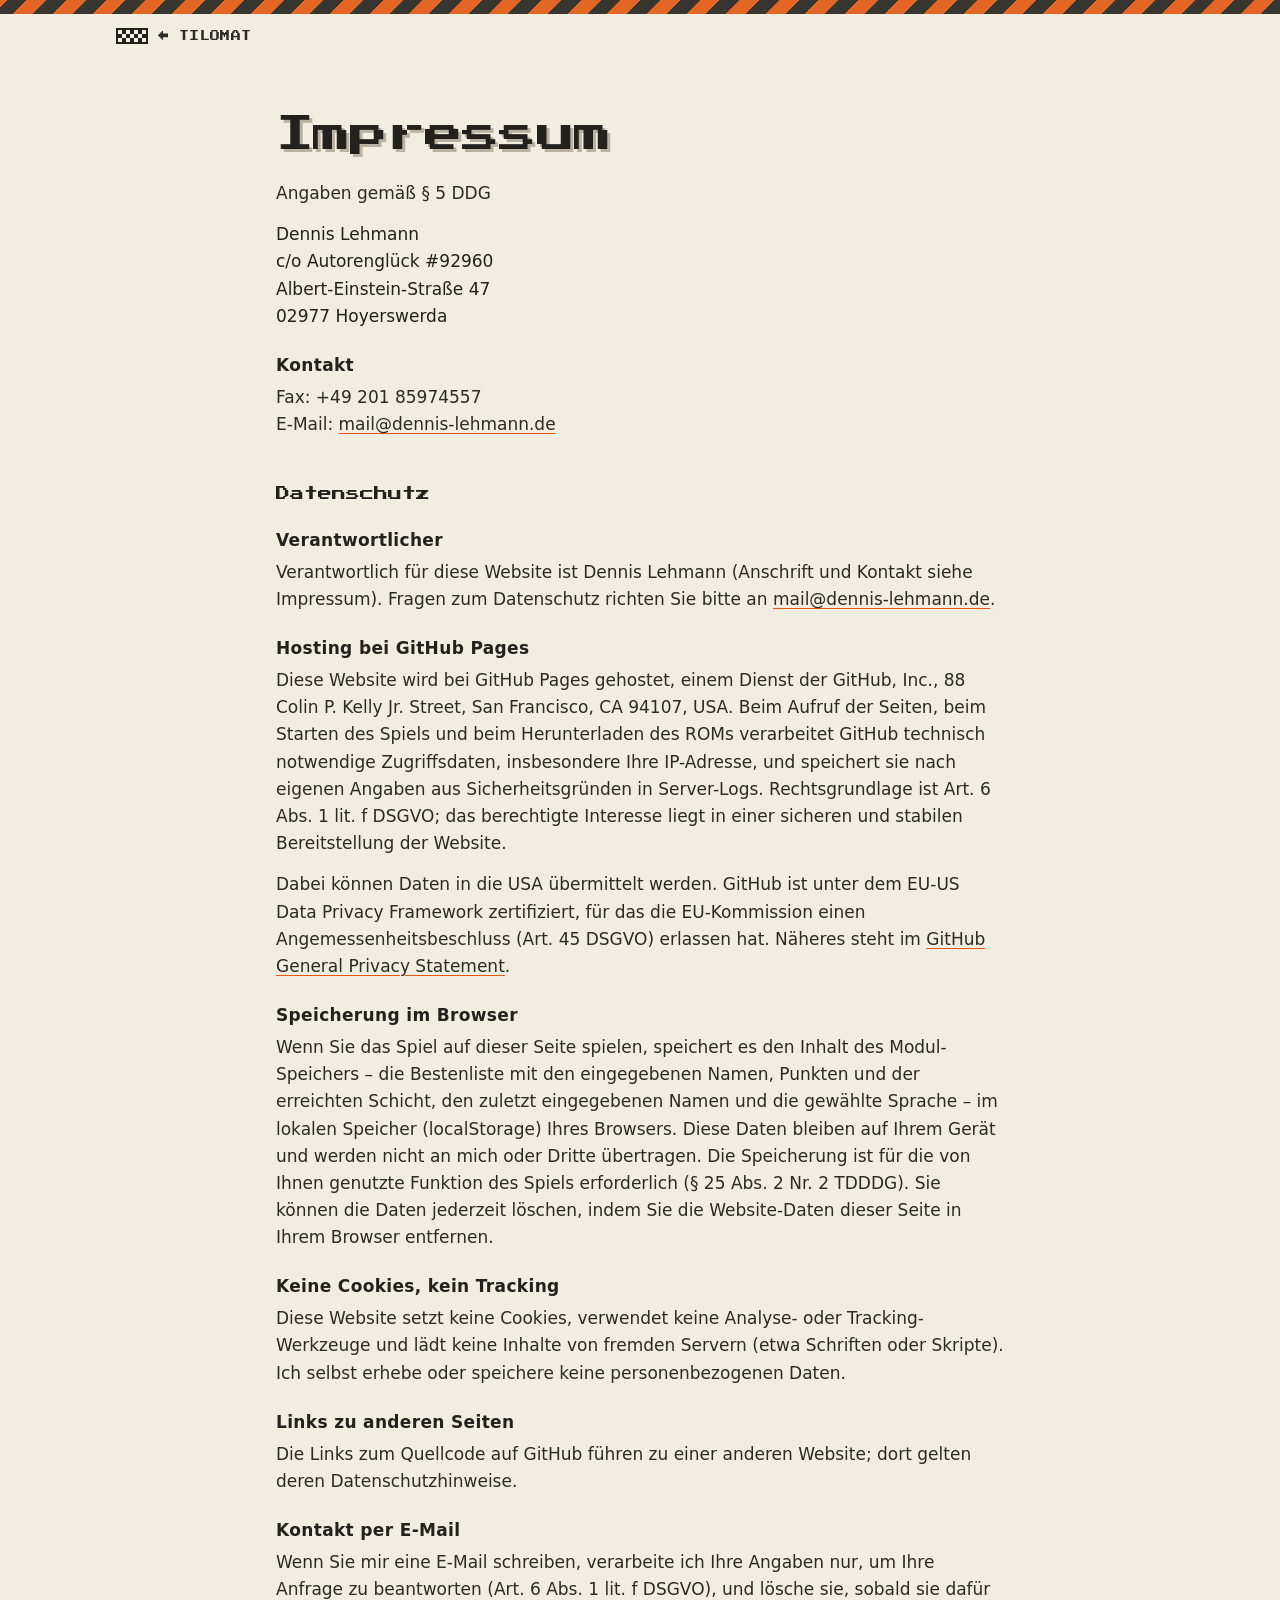
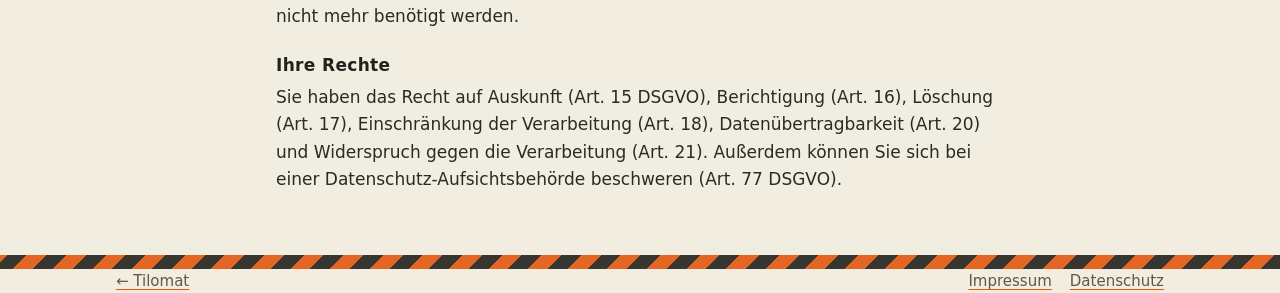
==== docs/impressum.html @ 1547cfe6 "Tilomat: a tile-catching puzzle game for the Game Boy The game logic, rendering, music, high score l" ====
<!doctype html>
<html lang="de">
<head>
    <meta charset="utf-8">
    <meta name="viewport" content="width=device-width, initial-scale=1">
    <title>Tilomat · Impressum &amp; Datenschutz</title>
    <meta name="robots" content="noindex">
    <link rel="icon" href="favicon.svg" type="image/svg+xml">
    <link rel="stylesheet" href="style.css">
</head>
<body>
<div class="hazard" aria-hidden="true"></div>

<header class="wrap bar">
    <a class="mark" href="index.html"><img src="img/tile4.png" alt="">← TILOMAT</a>
</header>

<main class="wrap legal">
    <h1 id="impressum">Impressum</h1>
    <p>Angaben gemäß § 5 DDG</p>
    <address>
        Dennis Lehmann<br>
        c/o Autorenglück #92960<br>
        Albert-Einstein-Straße 47<br>
        02977 Hoyerswerda
    </address>
    <h3>Kontakt</h3>
    <p>Fax: +49 201 85974557<br>
        E-Mail: <a href="mailto:mail@dennis-lehmann.de">mail@dennis-lehmann.de</a></p>

    <h2 id="datenschutz">Datenschutz</h2>

    <h3>Verantwortlicher</h3>
    <p>Verantwortlich für diese Website ist Dennis Lehmann (Anschrift und Kontakt siehe Impressum). Fragen zum
        Datenschutz richten Sie bitte an <a href="mailto:mail@dennis-lehmann.de">mail@dennis-lehmann.de</a>.</p>

    <h3>Hosting bei GitHub Pages</h3>
    <p>Diese Website wird bei GitHub Pages gehostet, einem Dienst der GitHub, Inc., 88 Colin P. Kelly Jr. Street,
        San Francisco, CA 94107, USA. Beim Aufruf der Seiten, beim Starten des Spiels und beim Herunterladen des ROMs
        verarbeitet GitHub technisch notwendige Zugriffsdaten, insbesondere Ihre IP-Adresse, und speichert sie nach
        eigenen Angaben aus Sicherheitsgründen in Server-Logs. Rechtsgrundlage ist Art. 6 Abs. 1 lit. f DSGVO; das
        berechtigte Interesse liegt in einer sicheren und stabilen Bereitstellung der Website.</p>
    <p>Dabei können Daten in die USA übermittelt werden. GitHub ist unter dem EU-US Data Privacy Framework
        zertifiziert, für das die EU-Kommission einen Angemessenheitsbeschluss (Art. 45 DSGVO) erlassen hat. Näheres
        steht im <a href="https://docs.github.com/de/site-policy/privacy-policies/github-general-privacy-statement">GitHub
        General Privacy Statement</a>.</p>

    <h3>Speicherung im Browser</h3>
    <p>Wenn Sie das Spiel auf dieser Seite spielen, speichert es den Inhalt des Modul-Speichers – die Bestenliste mit
        den eingegebenen Namen, Punkten und der erreichten Schicht, den zuletzt eingegebenen Namen und die gewählte
        Sprache – im lokalen Speicher (localStorage) Ihres Browsers. Diese Daten bleiben auf Ihrem Gerät und werden
        nicht an mich oder Dritte übertragen. Die Speicherung ist für die von Ihnen genutzte Funktion des Spiels
        erforderlich (§ 25 Abs. 2 Nr. 2 TDDDG). Sie können die Daten jederzeit löschen, indem Sie die Website-Daten
        dieser Seite in Ihrem Browser entfernen.</p>

    <h3>Keine Cookies, kein Tracking</h3>
    <p>Diese Website setzt keine Cookies, verwendet keine Analyse- oder Tracking-Werkzeuge und lädt keine Inhalte
        von fremden Servern (etwa Schriften oder Skripte). Ich selbst erhebe oder speichere keine personenbezogenen
        Daten.</p>

    <h3>Links zu anderen Seiten</h3>
    <p>Die Links zum Quellcode auf GitHub führen zu einer anderen Website; dort gelten deren
        Datenschutzhinweise.</p>

    <h3>Kontakt per E-Mail</h3>
    <p>Wenn Sie mir eine E-Mail schreiben, verarbeite ich Ihre Angaben nur, um Ihre Anfrage zu beantworten
        (Art. 6 Abs. 1 lit. f DSGVO), und lösche sie, sobald sie dafür nicht mehr benötigt werden.</p>

    <h3>Ihre Rechte</h3>
    <p>Sie haben das Recht auf Auskunft (Art. 15 DSGVO), Berichtigung (Art. 16), Löschung (Art. 17), Einschränkung
        der Verarbeitung (Art. 18), Datenübertragbarkeit (Art. 20) und Widerspruch gegen die Verarbeitung (Art. 21).
        Außerdem können Sie sich bei einer Datenschutz-Aufsichtsbehörde beschweren (Art. 77 DSGVO).</p>
</main>

<div class="hazard" aria-hidden="true"></div>
<footer class="wrap">
    <div class="foot">
        <a href="index.html">← Tilomat</a>
        <nav aria-label="Rechtliches">
            <a href="#impressum">Impressum</a>
            <a href="#datenschutz">Datenschutz</a>
        </nav>
    </div>
</footer>
</body>
</html>
---- docs/style.css ----
/*
 * style.css - the page of Tilomat: a factory floor. Warm paper grays (the palette of the game
 * on the page), steel, and a signal orange; hazard stripes between the sections; the machine
 * to play on is a control cabinet.
 */
@font-face {
    font-family: 'Press Start 2P';
    src: url('fonts/PressStart2P-Regular.ttf') format('truetype');
    font-display: swap;
}

:root {
    --paper: #f2ede1;
    --paper-2: #e7e0cf;
    --dust: #b9b2a2;
    --steel: #6b6558;
    --ink: #23211d;
    --text: #2c2a25;
    --muted: #5d5849;
    --signal: #e3570f;
    --signal-ink: #ffffff;
    --line: #cfc7b4;
    --cabinet: #3a3833;
    --cabinet-2: #2b2925;
    --cabinet-edge: #55524a;
    --screen-off: #3f3c35;
    --shadow: 0 1px 0 rgba(255, 255, 255, .6) inset, 0 10px 30px rgba(35, 33, 29, .18);
    --pixel: 'Press Start 2P', ui-monospace, monospace;
    --body: system-ui, -apple-system, 'Segoe UI', Roboto, 'Helvetica Neue', Arial, sans-serif;
    --mono: ui-monospace, 'SFMono-Regular', Menlo, Consolas, monospace;
    color-scheme: light;
}

@media (prefers-color-scheme: dark) {
    :root:not([data-theme="light"]) {
        --paper: #1c1b18;
        --paper-2: #24221e;
        --dust: #6b6558;
        --steel: #9a9384;
        --ink: #f2ede1;
        --text: #e7e0cf;
        --muted: #b3ab99;
        --signal: #ff7a33;
        --signal-ink: #1c1b18;
        --line: #3a3833;
        --cabinet: #2f2d29;
        --cabinet-2: #22201d;
        --cabinet-edge: #4a4740;
        --shadow: 0 1px 0 rgba(255, 255, 255, .05) inset, 0 10px 30px rgba(0, 0, 0, .45);
        color-scheme: dark;
    }
}

:root[data-theme="dark"] {
    --paper: #1c1b18;
    --paper-2: #24221e;
    --dust: #6b6558;
    --steel: #9a9384;
    --ink: #f2ede1;
    --text: #e7e0cf;
    --muted: #b3ab99;
    --signal: #ff7a33;
    --signal-ink: #1c1b18;
    --line: #3a3833;
    --cabinet: #2f2d29;
    --cabinet-2: #22201d;
    --cabinet-edge: #4a4740;
    --shadow: 0 1px 0 rgba(255, 255, 255, .05) inset, 0 10px 30px rgba(0, 0, 0, .45);
    color-scheme: dark;
}

* { box-sizing: border-box; }

html { -webkit-text-size-adjust: 100%; }

body {
    margin: 0;
    background: var(--paper);
    color: var(--text);
    font: 17px/1.6 var(--body);
    overflow-x: hidden;
}

img { max-width: 100%; height: auto; image-rendering: pixelated; }

a { color: inherit; text-decoration-color: var(--signal); text-underline-offset: 3px; }
a:hover { color: var(--signal); }

.wrap { max-width: 1080px; margin: 0 auto; padding: 0 16px; }

/* ---------------------------------------------------------------- hazard stripes */

.hazard {
    height: 14px;
    background: repeating-linear-gradient(-45deg, var(--ink) 0 14px, var(--signal) 14px 28px);
    opacity: .9;
}

/* ---------------------------------------------------------------- top bar */

.bar {
    display: flex;
    align-items: center;
    justify-content: space-between;
    gap: 16px;
    padding-block: 14px;
    font: 10px/1.6 var(--pixel);
    letter-spacing: .04em;
}
.bar nav { display: flex; gap: 18px; flex-wrap: wrap; }
.bar a { text-decoration: none; }
.mark { display: flex; align-items: center; gap: 10px; text-decoration: none; }
.mark img { width: 32px; height: 16px; }

/* ---------------------------------------------------------------- hero */

.hero {
    display: grid;
    grid-template-columns: minmax(0, 1.1fr) minmax(0, .9fr);
    gap: 40px;
    align-items: center;
    padding-block: 48px 56px;
}
.eyebrow {
    display: inline-block;
    font: 10px/1 var(--pixel);
    letter-spacing: .08em;
    color: var(--signal);
    border: 2px solid var(--signal);
    padding: 7px 9px 6px;
    margin: 0 0 22px;
}
h1 {
    font: clamp(34px, 6.2vw, 76px)/1 var(--pixel);
    margin: 0 0 22px;
    color: var(--ink);
    letter-spacing: -.02em;
    text-shadow: 4px 4px 0 var(--dust);
}
.lead { font-size: clamp(18px, 2.2vw, 21px); max-width: 34em; color: var(--muted); margin: 0 0 28px; }
.actions { display: flex; gap: 12px; flex-wrap: wrap; }

.btn {
    display: inline-flex;
    align-items: center;
    gap: 10px;
    font: 11px/1 var(--pixel);
    padding: 15px 18px 14px;
    border: 2px solid var(--ink);
    background: var(--paper);
    color: var(--ink);
    text-decoration: none;
    box-shadow: 4px 4px 0 var(--ink);
    transition: transform .08s, box-shadow .08s;
}
.btn:hover { color: var(--ink); transform: translate(-1px, -1px); box-shadow: 5px 5px 0 var(--ink); }
.btn:active { transform: translate(3px, 3px); box-shadow: 1px 1px 0 var(--ink); }
.btn.primary { background: var(--signal); color: var(--signal-ink); border-color: var(--ink); }
.btn.primary:hover { color: var(--signal-ink); }

/* the belt in the hero: tiles slide down five lanes */
.belt {
    position: relative;
    height: 380px;
    border: 3px solid var(--ink);
    background:
        repeating-linear-gradient(to bottom, transparent 0 22px, rgba(0, 0, 0, .25) 22px 24px),
        linear-gradient(to right, var(--steel) 0 2px, transparent 2px calc(20% - 2px), var(--steel) calc(20% - 2px) 20%) 0 0 / 20% 100%,
        var(--cabinet);
    box-shadow: var(--shadow);
    overflow: hidden;
}
.belt::before, .belt::after {
    content: '';
    position: absolute;
    left: 0; right: 0;
    height: 26px;
    background: repeating-linear-gradient(90deg, var(--cabinet-edge) 0 10px, var(--cabinet-2) 10px 20px);
    z-index: 2;
}
.belt::before { top: 0; border-bottom: 3px solid var(--ink); }
.belt::after { bottom: 0; border-top: 3px solid var(--ink); }
.belt img {
    position: absolute;
    width: calc(20% - 12px);
    top: -40px;
    animation: slide linear infinite;
    image-rendering: pixelated;
}
@keyframes slide {
    from { transform: translateY(0); }
    to { transform: translateY(460px); }
}
@media (prefers-reduced-motion: reduce) {
    .belt img { animation: none; top: auto; }
}

/* ---------------------------------------------------------------- sections */

section { padding: 64px 0; }
.section-head { display: flex; align-items: baseline; gap: 16px; margin: 0 0 28px; flex-wrap: wrap; }
.no {
    font: 11px/1 var(--pixel);
    color: var(--paper);
    background: var(--ink);
    padding: 8px 9px 7px;
}
h2 { font: clamp(20px, 3.4vw, 28px)/1.3 var(--pixel); margin: 0; color: var(--ink); }
h3 { font: 12px/1.5 var(--pixel); margin: 0 0 12px; color: var(--ink); letter-spacing: .02em; }
p { margin: 0 0 14px; }
.muted { color: var(--muted); }

/* ---------------------------------------------------------------- the cabinet */

.play { background: var(--paper-2); border-top: 2px solid var(--line); border-bottom: 2px solid var(--line); }
.play-grid { display: grid; grid-template-columns: auto minmax(0, 1fr); gap: 48px; align-items: start; }

.cabinet {
    width: min(100%, 420px);
    background: linear-gradient(180deg, var(--cabinet), var(--cabinet-2));
    border: 3px solid var(--ink);
    border-radius: 10px;
    padding: 18px 18px 24px;
    box-shadow: var(--shadow);
    position: relative;
    outline: none;
    user-select: none;
    -webkit-user-select: none;
    touch-action: manipulation;
}
.cabinet:focus-visible { box-shadow: 0 0 0 4px var(--signal), var(--shadow); }
.screw {
    position: absolute;
    width: 10px; height: 10px;
    border-radius: 50%;
    background: radial-gradient(circle at 35% 35%, #8d877a, #3b3934);
    box-shadow: inset 0 0 0 1px rgba(0, 0, 0, .5);
}
.screw::after { content: ''; position: absolute; left: 2px; right: 2px; top: 4px; height: 2px; background: rgba(0, 0, 0, .5); transform: rotate(35deg); }
.screw.tl { top: 8px; left: 8px; } .screw.tr { top: 8px; right: 8px; }
.screw.bl { bottom: 8px; left: 8px; } .screw.br { bottom: 8px; right: 8px; }

.plate {
    display: flex;
    justify-content: space-between;
    align-items: center;
    font: 9px/1 var(--pixel);
    color: #d9d2c1;
    margin: 4px 10px 12px;
    letter-spacing: .06em;
}
.lamp {
    width: 12px; height: 12px;
    border-radius: 50%;
    background: #5a2a14;
    border: 2px solid #1a1916;
    transition: background .2s, box-shadow .2s;
}
.cabinet.on .lamp { background: #ff7a33; box-shadow: 0 0 10px #ff7a33; }

.bezel {
    background: #1a1916;
    border-radius: 6px;
    padding: 12px;
    border: 2px solid #0e0d0b;
    position: relative;
}
.bezel canvas {
    display: block;
    width: 100%;
    aspect-ratio: 160 / 144;
    image-rendering: pixelated;
    background: var(--screen-off);
}
.start-overlay {
    position: absolute;
    inset: 12px;
    display: flex;
    flex-direction: column;
    align-items: center;
    justify-content: center;
    gap: 14px;
    background: rgba(26, 25, 22, .72);
    color: #f2ede1;
    font: 10px/1.6 var(--pixel);
    text-align: center;
    border: 0;
    cursor: pointer;
    width: auto;
}
.start-overlay span.big {
    font-size: 13px;
    background: var(--signal);
    color: #fff;
    padding: 12px 14px 11px;
    box-shadow: 3px 3px 0 #000;
}
.cabinet.booted .start-overlay { display: none; }
.cabinet.failed .start-overlay span.big::after { content: ' – ROM NOT LOADED'; }

.deck {
    display: grid;
    grid-template-columns: 1fr 1fr;
    align-items: center;
    margin: 22px 6px 0;
    gap: 10px;
}
.pad {
    position: relative;
    width: 124px; height: 124px;
    touch-action: none;
    cursor: pointer;
}
.pad::before, .pad::after {
    content: '';
    position: absolute;
    background: #161512;
    border-radius: 6px;
    box-shadow: 0 4px 0 #000, inset 0 1px 0 rgba(255, 255, 255, .12);
}
.pad::before { left: 41px; top: 0; width: 42px; height: 124px; }
.pad::after { top: 41px; left: 0; width: 124px; height: 42px; }
.pad span {
    position: absolute;
    z-index: 1;
    width: 0; height: 0;
    border: 7px solid transparent;
    pointer-events: none;
}
.pad .u { left: 55px; top: 10px; border-bottom-color: #8d877a; }
.pad .d { left: 55px; bottom: 10px; border-top-color: #8d877a; }
.pad .l { top: 55px; left: 10px; border-right-color: #8d877a; }
.pad .r { top: 55px; right: 10px; border-left-color: #8d877a; }
.pad[data-dir="up"] .u { border-bottom-color: var(--signal); }
.pad[data-dir="down"] .d { border-top-color: var(--signal); }
.pad[data-dir="left"] .l { border-right-color: var(--signal); }
.pad[data-dir="right"] .r { border-left-color: var(--signal); }

.ab { display: flex; gap: 18px; justify-content: flex-end; transform: rotate(-18deg); margin-right: 6px; }
.round {
    width: 58px; height: 58px;
    border-radius: 50%;
    border: 3px solid #0e0d0b;
    background: radial-gradient(circle at 40% 35%, #ff9a5c, var(--signal) 55%, #a73c06);
    color: #fff;
    font: 12px/1 var(--pixel);
    box-shadow: 0 5px 0 #000;
    cursor: pointer;
    touch-action: none;
}
.round.b { margin-top: 26px; background: radial-gradient(circle at 40% 35%, #a49d8e, #6b6558 55%, #3b3934); }
.round.down, .round:active { transform: translateY(4px); box-shadow: 0 1px 0 #000; }

.small-row { display: flex; justify-content: center; gap: 22px; margin-top: 24px; }
.small {
    font: 8px/1 var(--pixel);
    color: #d9d2c1;
    background: #161512;
    border: 2px solid #0e0d0b;
    border-radius: 12px;
    padding: 9px 14px 8px;
    box-shadow: 0 3px 0 #000;
    cursor: pointer;
    touch-action: none;
}
.small.down, .small:active { transform: translateY(2px); box-shadow: 0 1px 0 #000; }
.small[aria-pressed="true"] { color: var(--signal); }

.keys { list-style: none; padding: 0; margin: 0 0 22px; display: grid; gap: 8px; }
.keys li { display: grid; grid-template-columns: 150px 1fr; gap: 14px; align-items: baseline; }
kbd {
    font: 12px/1 var(--mono);
    border: 2px solid var(--ink);
    border-bottom-width: 4px;
    padding: 3px 6px 2px;
    background: var(--paper);
    color: var(--ink);
    white-space: nowrap;
}
.note { font-size: 15px; color: var(--muted); border-left: 4px solid var(--signal); padding-left: 12px; }

/* ---------------------------------------------------------------- steps and tickets */

.steps { display: grid; grid-template-columns: repeat(3, minmax(0, 1fr)); gap: 20px; counter-reset: step; }
.step {
    border: 2px solid var(--ink);
    background: var(--paper);
    padding: 22px 20px 18px;
    box-shadow: 6px 6px 0 var(--dust);
}
.step .tiles { display: flex; gap: 6px; margin: 0 0 16px; min-height: 32px; align-items: flex-end; flex-wrap: wrap; }
.step .tiles img { width: 64px; }
.step .tiles.stack { flex-direction: column-reverse; align-items: flex-start; gap: 3px; }
.step .tiles.stack img { width: 48px; }

.kinds { display: flex; flex-wrap: wrap; gap: 16px 22px; margin: 34px 0 0; padding: 0; list-style: none; }
.kinds li { display: flex; flex-direction: column; align-items: center; gap: 8px; font: 9px/1.4 var(--pixel); color: var(--muted); }
.kinds img { width: 64px; border: 2px solid var(--ink); background: var(--ink); }

.tickets { display: grid; grid-template-columns: repeat(5, minmax(0, 1fr)); gap: 14px; }
.ticket {
    position: relative;
    background: var(--paper);
    border: 2px dashed var(--steel);
    padding: 18px 14px 14px;
    min-height: 168px;
}
.ticket::before {
    content: attr(data-no);
    position: absolute;
    top: -12px; left: 12px;
    font: 9px/1 var(--pixel);
    background: var(--signal);
    color: var(--signal-ink);
    padding: 5px 6px 4px;
}
.ticket b { display: block; font: 11px/1.5 var(--pixel); color: var(--ink); margin: 6px 0 10px; }
.ticket p { font-size: 15px; color: var(--muted); margin: 0; }

.rules { display: grid; grid-template-columns: minmax(0, 1fr) minmax(0, 1fr); gap: 40px; margin-top: 48px; }
table { width: 100%; border-collapse: collapse; font-size: 16px; }
th, td { text-align: left; padding: 10px 10px 10px 0; border-bottom: 1px solid var(--line); vertical-align: top; }
th { font: 9px/1.5 var(--pixel); color: var(--muted); letter-spacing: .04em; }
td.num { font-family: var(--mono); white-space: nowrap; color: var(--ink); }

/* ---------------------------------------------------------------- screenshots */

.shots { display: grid; grid-template-columns: repeat(4, minmax(0, 1fr)); gap: 18px; }
figure { margin: 0; }
.shots img { width: 100%; border: 3px solid var(--ink); display: block; background: var(--ink); }
figcaption { font: 9px/1.6 var(--pixel); color: var(--muted); margin-top: 10px; }
.shots .wide { grid-column: span 2; grid-row: span 2; }

/* ---------------------------------------------------------------- get it */

.get { display: grid; grid-template-columns: repeat(3, minmax(0, 1fr)); gap: 20px; }
.card { border-top: 6px solid var(--ink); padding-top: 18px; }
.card.hot { border-top-color: var(--signal); }
pre {
    font: 13px/1.6 var(--mono);
    background: var(--cabinet-2);
    color: #e7e0cf;
    padding: 14px 16px;
    overflow-x: auto;
    border-left: 4px solid var(--signal);
    margin: 10px 0 0;
}
code { font-family: var(--mono); font-size: .92em; }

/* ---------------------------------------------------------------- footer */

footer { padding-block: 28px 40px; font-size: 15px; color: var(--muted); }
.foot { display: flex; justify-content: space-between; gap: 16px; flex-wrap: wrap; align-items: center; }
.foot nav { display: flex; gap: 18px; }

/* ---------------------------------------------------------------- the legal page */

.legal { max-width: 760px; padding-block: 32px 48px; }
.legal h1 { font-size: clamp(26px, 5vw, 38px); text-shadow: 3px 3px 0 var(--dust); margin: 26px 0 26px; }
.legal h2 { font: 14px/1.5 var(--pixel); margin: 40px 0 14px; padding-top: 6px; }
.legal h3 { font: 600 17px/1.4 var(--body); margin: 24px 0 6px; color: var(--ink); }
.legal address { font-style: normal; margin: 0 0 12px; color: var(--ink); }

/* ---------------------------------------------------------------- narrow screens */

@media (max-width: 900px) {
    .hero { grid-template-columns: 1fr; padding-block-start: 28px; }
    .belt { height: 260px; }
    .play-grid { grid-template-columns: 1fr; justify-items: center; gap: 36px; }
    .play-grid > div:last-child { justify-self: stretch; }
    .steps, .get { grid-template-columns: 1fr; }
    .tickets { grid-template-columns: repeat(2, minmax(0, 1fr)); }
    .rules { grid-template-columns: 1fr; }
    .shots { grid-template-columns: repeat(2, minmax(0, 1fr)); }
}
@media (max-width: 520px) {
    body { font-size: 16px; }
    .bar nav { display: none; }
    .tickets { grid-template-columns: 1fr; }
    .keys li { grid-template-columns: 1fr; gap: 4px; }
    .pad { transform: scale(.85); transform-origin: left center; }
    .round { width: 52px; height: 52px; }
    .shots .wide { grid-column: span 2; grid-row: auto; }
}
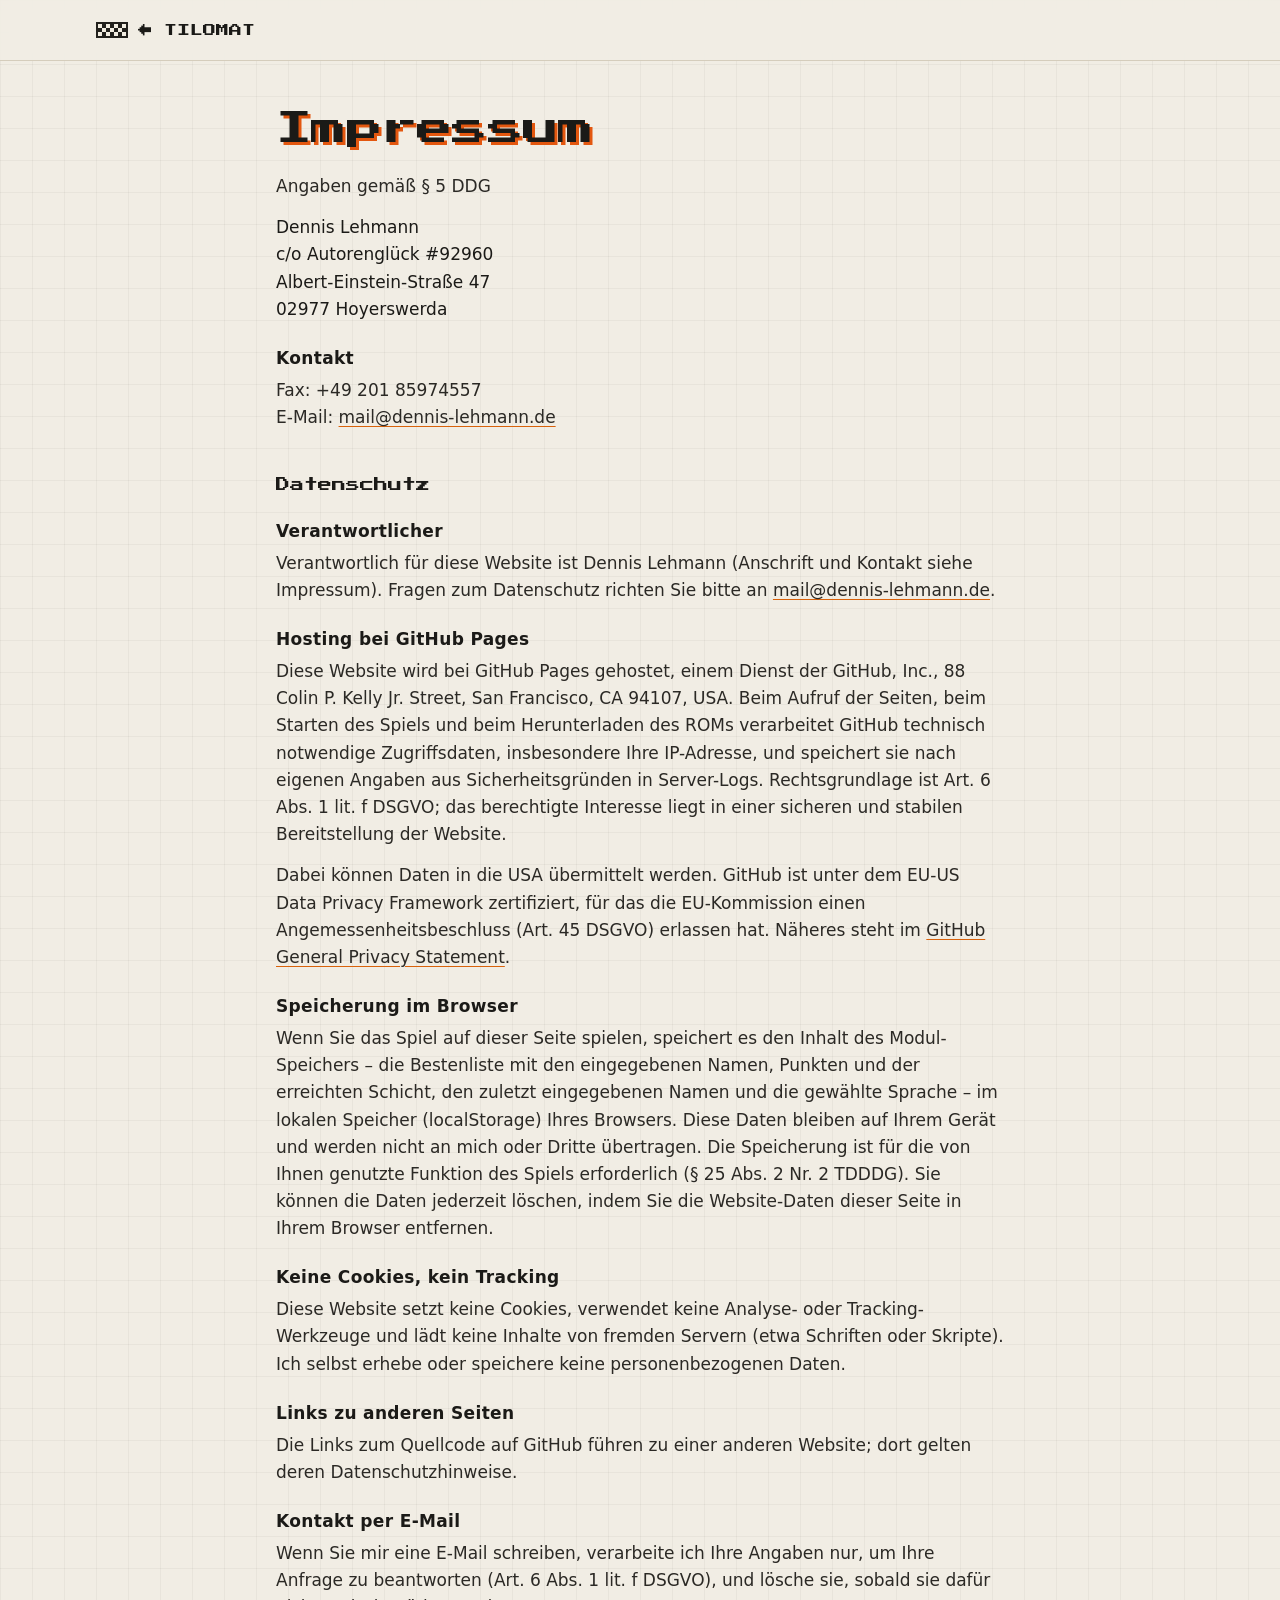
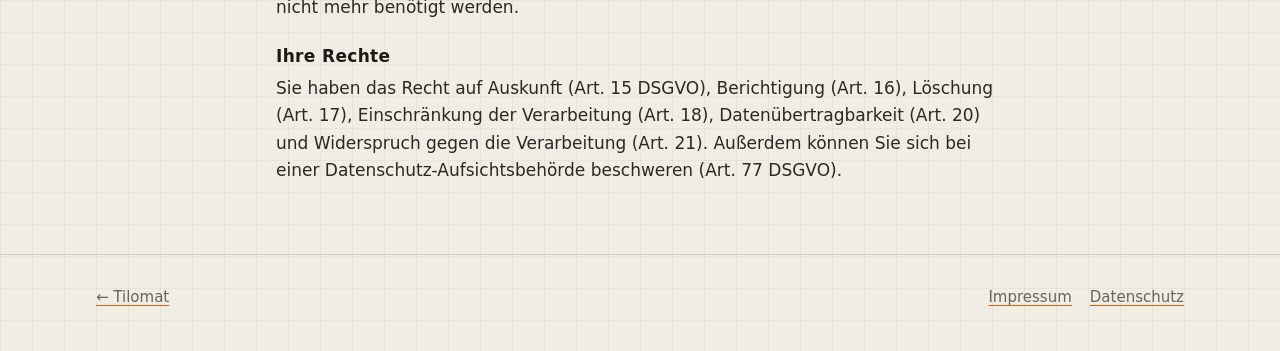
==== commit fff600ce: "Ten songs of its own and a music menu; the page redesigned The music is now ten songs written by too" ====
--- a/docs/impressum.html
+++ b/docs/impressum.html
@@ -5,14 +5,16 @@
     <meta name="viewport" content="width=device-width, initial-scale=1">
     <title>Tilomat · Impressum &amp; Datenschutz</title>
     <meta name="robots" content="noindex">
-    <link rel="icon" href="favicon.svg" type="image/svg+xml">
-    <link rel="stylesheet" href="style.css">
+    <link rel="icon" href="favicon.png" type="image/png">
+    <script src="favicon.js" defer></script>
+    <link rel="stylesheet" href="style.css?v=3">
 </head>
 <body>
-<div class="hazard" aria-hidden="true"></div>
 
-<header class="wrap bar">
-    <a class="mark" href="index.html"><img src="img/tile4.png" alt="">← TILOMAT</a>
+<header class="bar">
+    <div class="wrap bar-in">
+        <a class="mark" href="index.html"><img src="img/tile4.png" alt="">← TILOMAT</a>
+    </div>
 </header>
 
 <main class="wrap legal">
@@ -72,9 +74,8 @@
         Außerdem können Sie sich bei einer Datenschutz-Aufsichtsbehörde beschweren (Art. 77 DSGVO).</p>
 </main>
 
-<div class="hazard" aria-hidden="true"></div>
-<footer class="wrap">
-    <div class="foot">
+<footer>
+    <div class="wrap foot">
         <a href="index.html">← Tilomat</a>
         <nav aria-label="Rechtliches">
             <a href="#impressum">Impressum</a>
--- a/docs/style.css
+++ b/docs/style.css
@@ -1,7 +1,7 @@
 /*
- * style.css - the page of Tilomat: a factory floor. Warm paper grays (the palette of the game
- * on the page), steel, and a signal orange; hazard stripes between the sections; the machine
- * to play on is a control cabinet.
+ * style.css - the page of Tilomat: the night shift. A dark hall with a faint grid, an amber signal
+ * light, the warm grays of the game for its screens; the machine to play on stands right at the
+ * top, a conveyor of tiles runs across the page. A light variant follows the system setting.
  */
 @font-face {
     font-family: 'Press Start 2P';
@@ -10,72 +10,74 @@
 }
 
 :root {
-    --paper: #f2ede1;
-    --paper-2: #e7e0cf;
-    --dust: #b9b2a2;
-    --steel: #6b6558;
-    --ink: #23211d;
-    --text: #2c2a25;
-    --muted: #5d5849;
-    --signal: #e3570f;
-    --signal-ink: #ffffff;
-    --line: #cfc7b4;
-    --cabinet: #3a3833;
-    --cabinet-2: #2b2925;
-    --cabinet-edge: #55524a;
+    --bg: #16171a;
+    --bg-2: #1d1f23;
+    --panel: #22252a;
+    --line: #33363d;
+    --text: #e6e1d5;
+    --muted: #9d988c;
+    --ink: #f7f2e6;
+    --signal: #ffb224;
+    --signal-2: #ff6f2c;
+    --signal-ink: #16171a;
+    --grid: rgba(255, 255, 255, .035);
+    --glow: rgba(255, 178, 36, .16);
+    --cabinet: #34322e;
+    --cabinet-2: #262420;
     --screen-off: #3f3c35;
-    --shadow: 0 1px 0 rgba(255, 255, 255, .6) inset, 0 10px 30px rgba(35, 33, 29, .18);
+    --shadow: 0 18px 50px rgba(0, 0, 0, .5);
     --pixel: 'Press Start 2P', ui-monospace, monospace;
     --body: system-ui, -apple-system, 'Segoe UI', Roboto, 'Helvetica Neue', Arial, sans-serif;
     --mono: ui-monospace, 'SFMono-Regular', Menlo, Consolas, monospace;
+    color-scheme: dark;
+}
+
+@media (prefers-color-scheme: light) {
+    :root:not([data-theme="dark"]) {
+        --bg: #f1ede4;
+        --bg-2: #e8e2d5;
+        --panel: #fbf8f1;
+        --line: #d5cdbc;
+        --text: #2b2925;
+        --muted: #6a6458;
+        --ink: #1b1a17;
+        --signal: #d9620b;
+        --signal-2: #e3570f;
+        --signal-ink: #ffffff;
+        --grid: rgba(0, 0, 0, .04);
+        --glow: rgba(217, 98, 11, .12);
+        --shadow: 0 18px 44px rgba(43, 41, 37, .22);
+        color-scheme: light;
+    }
+}
+
+:root[data-theme="light"] {
+    --bg: #f1ede4;
+    --bg-2: #e8e2d5;
+    --panel: #fbf8f1;
+    --line: #d5cdbc;
+    --text: #2b2925;
+    --muted: #6a6458;
+    --ink: #1b1a17;
+    --signal: #d9620b;
+    --signal-2: #e3570f;
+    --signal-ink: #ffffff;
+    --grid: rgba(0, 0, 0, .04);
+    --glow: rgba(217, 98, 11, .12);
+    --shadow: 0 18px 44px rgba(43, 41, 37, .22);
     color-scheme: light;
 }
 
-@media (prefers-color-scheme: dark) {
-    :root:not([data-theme="light"]) {
-        --paper: #1c1b18;
-        --paper-2: #24221e;
-        --dust: #6b6558;
-        --steel: #9a9384;
-        --ink: #f2ede1;
-        --text: #e7e0cf;
-        --muted: #b3ab99;
-        --signal: #ff7a33;
-        --signal-ink: #1c1b18;
-        --line: #3a3833;
-        --cabinet: #2f2d29;
-        --cabinet-2: #22201d;
-        --cabinet-edge: #4a4740;
-        --shadow: 0 1px 0 rgba(255, 255, 255, .05) inset, 0 10px 30px rgba(0, 0, 0, .45);
-        color-scheme: dark;
-    }
-}
-
-:root[data-theme="dark"] {
-    --paper: #1c1b18;
-    --paper-2: #24221e;
-    --dust: #6b6558;
-    --steel: #9a9384;
-    --ink: #f2ede1;
-    --text: #e7e0cf;
-    --muted: #b3ab99;
-    --signal: #ff7a33;
-    --signal-ink: #1c1b18;
-    --line: #3a3833;
-    --cabinet: #2f2d29;
-    --cabinet-2: #22201d;
-    --cabinet-edge: #4a4740;
-    --shadow: 0 1px 0 rgba(255, 255, 255, .05) inset, 0 10px 30px rgba(0, 0, 0, .45);
-    color-scheme: dark;
-}
-
 * { box-sizing: border-box; }
 
-html { -webkit-text-size-adjust: 100%; }
+html { -webkit-text-size-adjust: 100%; scroll-behavior: smooth; }
 
 body {
     margin: 0;
-    background: var(--paper);
+    background:
+        linear-gradient(var(--grid) 1px, transparent 1px) 0 0 / 32px 32px,
+        linear-gradient(90deg, var(--grid) 1px, transparent 1px) 0 0 / 32px 32px,
+        var(--bg);
     color: var(--text);
     font: 17px/1.6 var(--body);
     overflow-x: hidden;
@@ -86,147 +88,135 @@
 a { color: inherit; text-decoration-color: var(--signal); text-underline-offset: 3px; }
 a:hover { color: var(--signal); }
 
-.wrap { max-width: 1080px; margin: 0 auto; padding: 0 16px; }
-
-/* ---------------------------------------------------------------- hazard stripes */
-
-.hazard {
-    height: 14px;
-    background: repeating-linear-gradient(-45deg, var(--ink) 0 14px, var(--signal) 14px 28px);
-    opacity: .9;
-}
+.wrap { max-width: 1120px; margin: 0 auto; padding: 0 16px; }
+
+h1, h2, h3 { color: var(--ink); }
+h2 { font: clamp(20px, 3.6vw, 30px)/1.35 var(--pixel); margin: 0 0 28px; }
+h3 { font: 12px/1.5 var(--pixel); margin: 0 0 12px; letter-spacing: .02em; }
+p { margin: 0 0 14px; }
+.muted { color: var(--muted); }
+.kicker { font: 10px/1.6 var(--pixel); color: var(--signal); letter-spacing: .12em; margin: 0 0 14px; }
 
 /* ---------------------------------------------------------------- top bar */
 
 .bar {
+    position: sticky;
+    top: 0;
+    z-index: 10;
+    background: color-mix(in srgb, var(--bg) 88%, transparent);
+    backdrop-filter: blur(8px);
+    -webkit-backdrop-filter: blur(8px);
+    border-bottom: 1px solid var(--line);
+}
+.bar-in { display: flex; justify-content: space-between; align-items: center; gap: 16px; min-height: 60px; flex-wrap: wrap; }
+.mark { display: flex; align-items: center; gap: 10px; text-decoration: none; font: 13px/1 var(--pixel); color: var(--ink); }
+.mark img { width: 32px; height: 16px; }
+.bar nav { display: flex; gap: 22px; align-items: center; flex-wrap: wrap; font-size: 15px; }
+.bar nav a { text-decoration: none; color: var(--muted); }
+.bar nav a:hover { color: var(--ink); }
+.bar nav .nav-rom { color: var(--signal); font-weight: 600; }
+
+/* ---------------------------------------------------------------- hero with the machine */
+
+.hero { padding: 56px 0 40px; position: relative; }
+.hero::before {
+    content: '';
+    position: absolute;
+    inset: 0;
+    background: radial-gradient(600px 420px at 78% 40%, var(--glow), transparent 70%);
+    pointer-events: none;
+}
+.hero-grid { display: grid; grid-template-columns: minmax(0, 1fr) auto; gap: 56px; align-items: center; position: relative; }
+.eyebrow { display: flex; align-items: center; gap: 10px; font: 10px/1.6 var(--pixel); color: var(--muted); letter-spacing: .1em; margin: 0 0 22px; }
+.dot { width: 10px; height: 10px; border-radius: 50%; background: var(--signal); box-shadow: 0 0 12px var(--signal); animation: blink 1.6s steps(2, start) infinite; }
+@keyframes blink { to { opacity: .25; } }
+h1 {
+    font: clamp(34px, 6vw, 72px)/1 var(--pixel);
+    margin: 0 0 26px;
+    white-space: nowrap;
+    letter-spacing: -.02em;
+    text-shadow: 4px 4px 0 var(--signal-2), 8px 8px 0 color-mix(in srgb, var(--signal-2) 35%, transparent);
+}
+.lead { font-size: clamp(18px, 2.1vw, 21px); max-width: 32em; color: var(--muted); margin: 0 0 26px; }
+
+.chips { display: flex; flex-wrap: wrap; gap: 10px; list-style: none; padding: 0; margin: 0 0 30px; }
+.chips li {
+    border: 1px solid var(--line);
+    background: var(--panel);
+    border-radius: 999px;
+    padding: 6px 14px 6px 8px;
+    font-size: 15px;
+    color: var(--muted);
     display: flex;
     align-items: center;
-    justify-content: space-between;
-    gap: 16px;
-    padding-block: 14px;
-    font: 10px/1.6 var(--pixel);
-    letter-spacing: .04em;
-}
-.bar nav { display: flex; gap: 18px; flex-wrap: wrap; }
-.bar a { text-decoration: none; }
-.mark { display: flex; align-items: center; gap: 10px; text-decoration: none; }
-.mark img { width: 32px; height: 16px; }
-
-/* ---------------------------------------------------------------- hero */
-
-.hero {
+    gap: 8px;
+}
+.chips b { font: 10px/1 var(--pixel); color: var(--signal-ink); background: var(--signal); border-radius: 999px; padding: 6px 8px 5px; }
+
+.actions { display: flex; gap: 12px; flex-wrap: wrap; }
+.btn {
+    display: inline-block;
+    font: 11px/1 var(--pixel);
+    text-decoration: none;
+    padding: 15px 18px 14px;
+    color: var(--ink);
+    background: var(--panel);
+    border: 2px solid var(--line);
+    border-radius: 6px;
+    transition: transform .1s, border-color .15s, background .15s;
+}
+.btn:hover { color: var(--ink); border-color: var(--signal); transform: translateY(-2px); }
+.btn:active { transform: translateY(1px); }
+.btn.primary { background: var(--signal); border-color: var(--signal); color: var(--signal-ink); box-shadow: 0 6px 24px var(--glow); }
+.btn.primary:hover { color: var(--signal-ink); }
+
+/* the controls under the machine */
+.keys {
     display: grid;
-    grid-template-columns: minmax(0, 1.1fr) minmax(0, .9fr);
-    gap: 40px;
-    align-items: center;
-    padding-block: 48px 56px;
-}
-.eyebrow {
-    display: inline-block;
-    font: 10px/1 var(--pixel);
-    letter-spacing: .08em;
-    color: var(--signal);
-    border: 2px solid var(--signal);
-    padding: 7px 9px 6px;
-    margin: 0 0 22px;
-}
-h1 {
-    font: clamp(34px, 6.2vw, 76px)/1 var(--pixel);
-    margin: 0 0 22px;
+    grid-template-columns: repeat(6, minmax(0, 1fr));
+    gap: 10px;
+    list-style: none;
+    padding: 0;
+    margin: 44px 0 14px;
+}
+.keys li {
+    background: var(--panel);
+    border: 1px solid var(--line);
+    border-radius: 8px;
+    padding: 12px 12px 11px;
+    font-size: 14px;
+    line-height: 1.4;
+    color: var(--muted);
+}
+.keys li span { display: flex; gap: 5px; margin-bottom: 8px; }
+kbd {
+    font: 12px/1 var(--mono);
     color: var(--ink);
-    letter-spacing: -.02em;
-    text-shadow: 4px 4px 0 var(--dust);
-}
-.lead { font-size: clamp(18px, 2.2vw, 21px); max-width: 34em; color: var(--muted); margin: 0 0 28px; }
-.actions { display: flex; gap: 12px; flex-wrap: wrap; }
-
-.btn {
-    display: inline-flex;
-    align-items: center;
-    gap: 10px;
-    font: 11px/1 var(--pixel);
-    padding: 15px 18px 14px;
-    border: 2px solid var(--ink);
-    background: var(--paper);
-    color: var(--ink);
-    text-decoration: none;
-    box-shadow: 4px 4px 0 var(--ink);
-    transition: transform .08s, box-shadow .08s;
-}
-.btn:hover { color: var(--ink); transform: translate(-1px, -1px); box-shadow: 5px 5px 0 var(--ink); }
-.btn:active { transform: translate(3px, 3px); box-shadow: 1px 1px 0 var(--ink); }
-.btn.primary { background: var(--signal); color: var(--signal-ink); border-color: var(--ink); }
-.btn.primary:hover { color: var(--signal-ink); }
-
-/* the belt in the hero: tiles slide down five lanes */
-.belt {
-    position: relative;
-    height: 380px;
-    border: 3px solid var(--ink);
-    background:
-        repeating-linear-gradient(to bottom, transparent 0 22px, rgba(0, 0, 0, .25) 22px 24px),
-        linear-gradient(to right, var(--steel) 0 2px, transparent 2px calc(20% - 2px), var(--steel) calc(20% - 2px) 20%) 0 0 / 20% 100%,
-        var(--cabinet);
-    box-shadow: var(--shadow);
-    overflow: hidden;
-}
-.belt::before, .belt::after {
-    content: '';
-    position: absolute;
-    left: 0; right: 0;
-    height: 26px;
-    background: repeating-linear-gradient(90deg, var(--cabinet-edge) 0 10px, var(--cabinet-2) 10px 20px);
-    z-index: 2;
-}
-.belt::before { top: 0; border-bottom: 3px solid var(--ink); }
-.belt::after { bottom: 0; border-top: 3px solid var(--ink); }
-.belt img {
-    position: absolute;
-    width: calc(20% - 12px);
-    top: -40px;
-    animation: slide linear infinite;
-    image-rendering: pixelated;
-}
-@keyframes slide {
-    from { transform: translateY(0); }
-    to { transform: translateY(460px); }
-}
-@media (prefers-reduced-motion: reduce) {
-    .belt img { animation: none; top: auto; }
-}
-
-/* ---------------------------------------------------------------- sections */
-
-section { padding: 64px 0; }
-.section-head { display: flex; align-items: baseline; gap: 16px; margin: 0 0 28px; flex-wrap: wrap; }
-.no {
-    font: 11px/1 var(--pixel);
-    color: var(--paper);
-    background: var(--ink);
-    padding: 8px 9px 7px;
-}
-h2 { font: clamp(20px, 3.4vw, 28px)/1.3 var(--pixel); margin: 0; color: var(--ink); }
-h3 { font: 12px/1.5 var(--pixel); margin: 0 0 12px; color: var(--ink); letter-spacing: .02em; }
-p { margin: 0 0 14px; }
-.muted { color: var(--muted); }
-
-/* ---------------------------------------------------------------- the cabinet */
-
-.play { background: var(--paper-2); border-top: 2px solid var(--line); border-bottom: 2px solid var(--line); }
-.play-grid { display: grid; grid-template-columns: auto minmax(0, 1fr); gap: 48px; align-items: start; }
+    background: var(--bg-2);
+    border: 1px solid var(--line);
+    border-bottom-width: 3px;
+    border-radius: 5px;
+    padding: 4px 7px 3px;
+    min-width: 26px;
+    text-align: center;
+}
+.note { font-size: 15px; color: var(--muted); margin: 0; }
+
+/* ---------------------------------------------------------------- the machine (play.js) */
 
 .cabinet {
-    width: min(100%, 420px);
+    width: min(100%, 400px);
     background: linear-gradient(180deg, var(--cabinet), var(--cabinet-2));
-    border: 3px solid var(--ink);
-    border-radius: 10px;
+    border: 3px solid #0e0d0b;
+    border-radius: 12px 12px 12px 40px;
     padding: 18px 18px 24px;
-    box-shadow: var(--shadow);
+    box-shadow: var(--shadow), inset 0 1px 0 rgba(255, 255, 255, .08);
     position: relative;
     outline: none;
     user-select: none;
     -webkit-user-select: none;
     touch-action: manipulation;
+    scroll-margin-top: 80px;
 }
 .cabinet:focus-visible { box-shadow: 0 0 0 4px var(--signal), var(--shadow); }
 .screw {
@@ -238,7 +228,7 @@
 }
 .screw::after { content: ''; position: absolute; left: 2px; right: 2px; top: 4px; height: 2px; background: rgba(0, 0, 0, .5); transform: rotate(35deg); }
 .screw.tl { top: 8px; left: 8px; } .screw.tr { top: 8px; right: 8px; }
-.screw.bl { bottom: 8px; left: 8px; } .screw.br { bottom: 8px; right: 8px; }
+.screw.bl { bottom: 8px; left: 18px; } .screw.br { bottom: 8px; right: 8px; }
 
 .plate {
     display: flex;
@@ -252,16 +242,16 @@
 .lamp {
     width: 12px; height: 12px;
     border-radius: 50%;
-    background: #5a2a14;
+    background: #5a3a14;
     border: 2px solid #1a1916;
     transition: background .2s, box-shadow .2s;
 }
-.cabinet.on .lamp { background: #ff7a33; box-shadow: 0 0 10px #ff7a33; }
+.cabinet.on .lamp { background: #ffb224; box-shadow: 0 0 12px #ffb224; }
 
 .bezel {
     background: #1a1916;
-    border-radius: 6px;
-    padding: 12px;
+    border-radius: 6px 6px 6px 22px;
+    padding: 14px;
     border: 2px solid #0e0d0b;
     position: relative;
 }
@@ -274,7 +264,7 @@
 }
 .start-overlay {
     position: absolute;
-    inset: 12px;
+    inset: 14px;
     display: flex;
     flex-direction: column;
     align-items: center;
@@ -290,11 +280,13 @@
 }
 .start-overlay span.big {
     font-size: 13px;
-    background: var(--signal);
-    color: #fff;
+    background: #ffb224;
+    color: #16171a;
     padding: 12px 14px 11px;
-    box-shadow: 3px 3px 0 #000;
-}
+    border-radius: 4px;
+    box-shadow: 0 0 30px rgba(255, 178, 36, .45);
+}
+.start-overlay:hover span.big { background: #ffc451; }
 .cabinet.booted .start-overlay { display: none; }
 .cabinet.failed .start-overlay span.big::after { content: ' – ROM NOT LOADED'; }
 
@@ -331,24 +323,24 @@
 .pad .d { left: 55px; bottom: 10px; border-top-color: #8d877a; }
 .pad .l { top: 55px; left: 10px; border-right-color: #8d877a; }
 .pad .r { top: 55px; right: 10px; border-left-color: #8d877a; }
-.pad[data-dir="up"] .u { border-bottom-color: var(--signal); }
-.pad[data-dir="down"] .d { border-top-color: var(--signal); }
-.pad[data-dir="left"] .l { border-right-color: var(--signal); }
-.pad[data-dir="right"] .r { border-left-color: var(--signal); }
+.pad[data-dir="up"] .u { border-bottom-color: #ffb224; }
+.pad[data-dir="down"] .d { border-top-color: #ffb224; }
+.pad[data-dir="left"] .l { border-right-color: #ffb224; }
+.pad[data-dir="right"] .r { border-left-color: #ffb224; }
 
 .ab { display: flex; gap: 18px; justify-content: flex-end; transform: rotate(-18deg); margin-right: 6px; }
 .round {
     width: 58px; height: 58px;
     border-radius: 50%;
     border: 3px solid #0e0d0b;
-    background: radial-gradient(circle at 40% 35%, #ff9a5c, var(--signal) 55%, #a73c06);
-    color: #fff;
+    background: radial-gradient(circle at 40% 35%, #ffd27a, #ffb224 50%, #b46d00);
+    color: #16171a;
     font: 12px/1 var(--pixel);
     box-shadow: 0 5px 0 #000;
     cursor: pointer;
     touch-action: none;
 }
-.round.b { margin-top: 26px; background: radial-gradient(circle at 40% 35%, #a49d8e, #6b6558 55%, #3b3934); }
+.round.b { margin-top: 26px; background: radial-gradient(circle at 40% 35%, #a49d8e, #6b6558 55%, #3b3934); color: #f2ede1; }
 .round.down, .round:active { transform: translateY(4px); box-shadow: 0 1px 0 #000; }
 
 .small-row { display: flex; justify-content: center; gap: 22px; margin-top: 24px; }
@@ -364,121 +356,163 @@
     touch-action: none;
 }
 .small.down, .small:active { transform: translateY(2px); box-shadow: 0 1px 0 #000; }
-.small[aria-pressed="true"] { color: var(--signal); }
-
-.keys { list-style: none; padding: 0; margin: 0 0 22px; display: grid; gap: 8px; }
-.keys li { display: grid; grid-template-columns: 150px 1fr; gap: 14px; align-items: baseline; }
-kbd {
-    font: 12px/1 var(--mono);
-    border: 2px solid var(--ink);
-    border-bottom-width: 4px;
-    padding: 3px 6px 2px;
-    background: var(--paper);
-    color: var(--ink);
-    white-space: nowrap;
-}
-.note { font-size: 15px; color: var(--muted); border-left: 4px solid var(--signal); padding-left: 12px; }
-
-/* ---------------------------------------------------------------- steps and tickets */
-
-.steps { display: grid; grid-template-columns: repeat(3, minmax(0, 1fr)); gap: 20px; counter-reset: step; }
+.small[aria-pressed="true"] { color: #ffb224; }
+
+/* ---------------------------------------------------------------- the conveyor across the page */
+
+.conveyor {
+    position: relative;
+    height: 64px;
+    overflow: hidden;
+    background: #26241f;
+    border-block: 4px solid #0e0d0b;
+    margin: 24px 0 0;
+}
+.conveyor::after {
+    content: '';
+    position: absolute;
+    left: 0; right: 0; bottom: 4px;
+    height: 16px;
+    background: radial-gradient(circle at 8px 8px, #6b6558 0 5px, #3a3833 5.5px 7px, transparent 7.5px) 0 0 / 32px 16px repeat-x;
+    animation: roll 1.2s linear infinite;
+}
+.conveyor-run {
+    position: absolute;
+    top: 10px;
+    display: flex;
+    gap: 64px;
+    width: max-content;
+    animation: carry 40s linear infinite;
+}
+.conveyor-run img { width: 64px; height: 32px; display: block; box-shadow: 0 3px 0 rgba(0, 0, 0, .5); }
+@keyframes carry { from { transform: translateX(-50%); } to { transform: translateX(0); } }
+@keyframes roll { from { background-position: 0 0; } to { background-position: 32px 0; } }
+
+/* ---------------------------------------------------------------- sections */
+
+section { padding: 88px 0; }
+section.dark { background: var(--bg-2); border-block: 1px solid var(--line); }
+
+.steps { display: grid; grid-template-columns: repeat(3, minmax(0, 1fr)); gap: 18px; list-style: none; padding: 0; margin: 0; counter-reset: step; }
 .step {
-    border: 2px solid var(--ink);
-    background: var(--paper);
-    padding: 22px 20px 18px;
-    box-shadow: 6px 6px 0 var(--dust);
-}
-.step .tiles { display: flex; gap: 6px; margin: 0 0 16px; min-height: 32px; align-items: flex-end; flex-wrap: wrap; }
+    position: relative;
+    background: var(--panel);
+    border: 1px solid var(--line);
+    border-radius: 10px;
+    padding: 26px 24px 18px;
+    counter-increment: step;
+}
+.step::before {
+    content: '0' counter(step);
+    position: absolute;
+    top: 20px; right: 22px;
+    font: 22px/1 var(--pixel);
+    color: var(--line);
+}
+.step .tiles { display: flex; gap: 6px; margin: 0 0 18px; min-height: 40px; align-items: flex-end; flex-wrap: wrap; }
 .step .tiles img { width: 64px; }
 .step .tiles.stack { flex-direction: column-reverse; align-items: flex-start; gap: 3px; }
 .step .tiles.stack img { width: 48px; }
-
-.kinds { display: flex; flex-wrap: wrap; gap: 16px 22px; margin: 34px 0 0; padding: 0; list-style: none; }
-.kinds li { display: flex; flex-direction: column; align-items: center; gap: 8px; font: 9px/1.4 var(--pixel); color: var(--muted); }
-.kinds img { width: 64px; border: 2px solid var(--ink); background: var(--ink); }
-
-.tickets { display: grid; grid-template-columns: repeat(5, minmax(0, 1fr)); gap: 14px; }
+.step p { color: var(--muted); font-size: 16px; }
+
+.kinds { display: flex; flex-wrap: wrap; gap: 18px 26px; justify-content: space-between; margin: 40px 0 0; padding: 22px 24px; list-style: none; border: 1px dashed var(--line); border-radius: 10px; }
+.kinds li { display: flex; flex-direction: column; align-items: center; gap: 10px; font: 9px/1.4 var(--pixel); color: var(--muted); }
+.kinds img { width: 64px; border: 2px solid #0e0d0b; background: #0e0d0b; }
+
+.orders { display: grid; grid-template-columns: minmax(0, 5fr) minmax(0, 7fr); gap: 44px; margin-top: 96px; align-items: start; }
+.orders h2 { margin-bottom: 18px; }
+.tickets { display: grid; grid-template-columns: repeat(2, minmax(0, 1fr)); gap: 12px; }
 .ticket {
     position: relative;
-    background: var(--paper);
-    border: 2px dashed var(--steel);
-    padding: 18px 14px 14px;
-    min-height: 168px;
-}
-.ticket::before {
-    content: attr(data-no);
-    position: absolute;
-    top: -12px; left: 12px;
-    font: 9px/1 var(--pixel);
-    background: var(--signal);
-    color: var(--signal-ink);
-    padding: 5px 6px 4px;
-}
-.ticket b { display: block; font: 11px/1.5 var(--pixel); color: var(--ink); margin: 6px 0 10px; }
+    background: var(--panel);
+    border: 1px solid var(--line);
+    border-left: 6px solid var(--signal);
+    border-radius: 6px;
+    padding: 16px 18px 14px;
+}
+.ticket:last-child { grid-column: span 2; }
+.ticket span { position: absolute; top: 14px; right: 16px; font: 9px/1 var(--pixel); color: var(--muted); }
+.ticket b { display: block; font: 11px/1.5 var(--pixel); color: var(--ink); margin: 0 0 8px; }
 .ticket p { font-size: 15px; color: var(--muted); margin: 0; }
 
-.rules { display: grid; grid-template-columns: minmax(0, 1fr) minmax(0, 1fr); gap: 40px; margin-top: 48px; }
+.rules { display: grid; grid-template-columns: minmax(0, 1fr) minmax(0, 1fr); gap: 18px; margin-top: 56px; }
+.panel { background: var(--panel); border: 1px solid var(--line); border-radius: 10px; padding: 26px 24px 18px; }
+.panel h3 + p + h3 { margin-top: 22px; }
+.panel p { color: var(--muted); }
+.panel.hot { border-color: var(--signal); box-shadow: 0 0 0 1px var(--signal), 0 14px 40px var(--glow); }
 table { width: 100%; border-collapse: collapse; font-size: 16px; }
-th, td { text-align: left; padding: 10px 10px 10px 0; border-bottom: 1px solid var(--line); vertical-align: top; }
-th { font: 9px/1.5 var(--pixel); color: var(--muted); letter-spacing: .04em; }
-td.num { font-family: var(--mono); white-space: nowrap; color: var(--ink); }
-
-/* ---------------------------------------------------------------- screenshots */
-
-.shots { display: grid; grid-template-columns: repeat(4, minmax(0, 1fr)); gap: 18px; }
-figure { margin: 0; }
-.shots img { width: 100%; border: 3px solid var(--ink); display: block; background: var(--ink); }
+td { text-align: left; padding: 10px 10px 10px 0; border-bottom: 1px solid var(--line); vertical-align: top; color: var(--muted); }
+tr:last-child td { border-bottom: 0; }
+td.num { font-family: var(--mono); white-space: nowrap; color: var(--ink); text-align: right; padding-right: 0; }
+
+.shots { display: grid; grid-template-columns: repeat(4, minmax(0, 1fr)); gap: 16px; }
+figure { margin: 0; transition: transform .2s; }
+.shots img { width: 100%; display: block; background: #0e0d0b; border: 3px solid #0e0d0b; border-radius: 4px; box-shadow: 0 10px 30px rgba(0, 0, 0, .3); }
 figcaption { font: 9px/1.6 var(--pixel); color: var(--muted); margin-top: 10px; }
 .shots .wide { grid-column: span 2; grid-row: span 2; }
 
-/* ---------------------------------------------------------------- get it */
-
-.get { display: grid; grid-template-columns: repeat(3, minmax(0, 1fr)); gap: 20px; }
-.card { border-top: 6px solid var(--ink); padding-top: 18px; }
-.card.hot { border-top-color: var(--signal); }
+.get { display: grid; grid-template-columns: minmax(0, 1.3fr) minmax(0, 1fr) minmax(0, 1fr); gap: 18px; align-items: start; }
+.spec { display: grid; grid-template-columns: auto 1fr; gap: 6px 18px; margin: 4px 0 22px; font-size: 15px; }
+.spec dt { font: 9px/1.9 var(--pixel); color: var(--muted); }
+.spec dd { margin: 0; color: var(--ink); }
 pre {
-    font: 13px/1.6 var(--mono);
-    background: var(--cabinet-2);
-    color: #e7e0cf;
-    padding: 14px 16px;
+    font: 15px/1.5 var(--mono);
+    background: var(--bg-2);
+    border: 1px solid var(--line);
+    border-radius: 6px;
+    padding: 12px 14px;
     overflow-x: auto;
-    border-left: 4px solid var(--signal);
-    margin: 10px 0 0;
+    margin: 0;
 }
 code { font-family: var(--mono); font-size: .92em; }
 
-/* ---------------------------------------------------------------- footer */
-
-footer { padding-block: 28px 40px; font-size: 15px; color: var(--muted); }
+footer { padding-block: 30px 42px; font-size: 15px; color: var(--muted); border-top: 1px solid var(--line); }
 .foot { display: flex; justify-content: space-between; gap: 16px; flex-wrap: wrap; align-items: center; }
 .foot nav { display: flex; gap: 18px; }
 
-/* ---------------------------------------------------------------- the legal page */
-
-.legal { max-width: 760px; padding-block: 32px 48px; }
-.legal h1 { font-size: clamp(26px, 5vw, 38px); text-shadow: 3px 3px 0 var(--dust); margin: 26px 0 26px; }
-.legal h2 { font: 14px/1.5 var(--pixel); margin: 40px 0 14px; padding-top: 6px; }
-.legal h3 { font: 600 17px/1.4 var(--body); margin: 24px 0 6px; color: var(--ink); }
+/* the legal page */
+.legal { max-width: 760px; padding-block: 40px 56px; }
+.legal h1 { font-size: clamp(24px, 5vw, 36px); text-shadow: 3px 3px 0 var(--signal-2); margin: 10px 0 26px; }
+.legal h2 { font: 14px/1.5 var(--pixel); margin: 44px 0 14px; }
+.legal h3 { font: 600 17px/1.4 var(--body); margin: 24px 0 6px; }
 .legal address { font-style: normal; margin: 0 0 12px; color: var(--ink); }
 
+/* ---------------------------------------------------------------- motion (fx.js) */
+
+h1.drop span { display: inline-block; animation: drop .5s cubic-bezier(.3, 1.4, .6, 1) both; }
+@keyframes drop { from { transform: translateY(-60px); opacity: 0; } }
+.reveal { opacity: 0; transform: translateY(18px); transition: opacity .5s, transform .5s; }
+.reveal.in { opacity: 1; transform: none; }
+
+@media (prefers-reduced-motion: reduce) {
+    html { scroll-behavior: auto; }
+    .dot, .conveyor::after, .conveyor-run { animation: none; }
+}
+
 /* ---------------------------------------------------------------- narrow screens */
 
-@media (max-width: 900px) {
-    .hero { grid-template-columns: 1fr; padding-block-start: 28px; }
-    .belt { height: 260px; }
-    .play-grid { grid-template-columns: 1fr; justify-items: center; gap: 36px; }
-    .play-grid > div:last-child { justify-self: stretch; }
-    .steps, .get { grid-template-columns: 1fr; }
-    .tickets { grid-template-columns: repeat(2, minmax(0, 1fr)); }
-    .rules { grid-template-columns: 1fr; }
-    .shots { grid-template-columns: repeat(2, minmax(0, 1fr)); }
-}
-@media (max-width: 520px) {
-    body { font-size: 16px; }
-    .bar nav { display: none; }
+@media (max-width: 960px) {
+    .hero-grid { grid-template-columns: 1fr; justify-items: center; gap: 40px; }
+    .hero-text { justify-self: stretch; }
+    .keys { grid-template-columns: repeat(3, minmax(0, 1fr)); }
+    .orders { grid-template-columns: 1fr; gap: 24px; }
+    .get { grid-template-columns: 1fr; }
+}
+
+@media (max-width: 720px) {
+    section { padding: 64px 0; }
+    .hero { padding-top: 36px; }
+    .bar nav { gap: 14px; font-size: 14px; }
+    .bar nav a:not(.nav-rom) { display: none; }
+    .steps, .rules { grid-template-columns: 1fr; }
+    .keys { grid-template-columns: repeat(2, minmax(0, 1fr)); }
+    .shots { grid-template-columns: repeat(2, minmax(0, 1fr)); gap: 12px; }
     .tickets { grid-template-columns: 1fr; }
-    .keys li { grid-template-columns: 1fr; gap: 4px; }
+    .ticket:last-child { grid-column: auto; }
+    .kinds { justify-content: center; }
+}
+
+@media (max-width: 400px) {
     .pad { transform: scale(.85); transform-origin: left center; }
-    .round { width: 52px; height: 52px; }
-    .shots .wide { grid-column: span 2; grid-row: auto; }
-}
+    .round { width: 50px; height: 50px; }
+}
